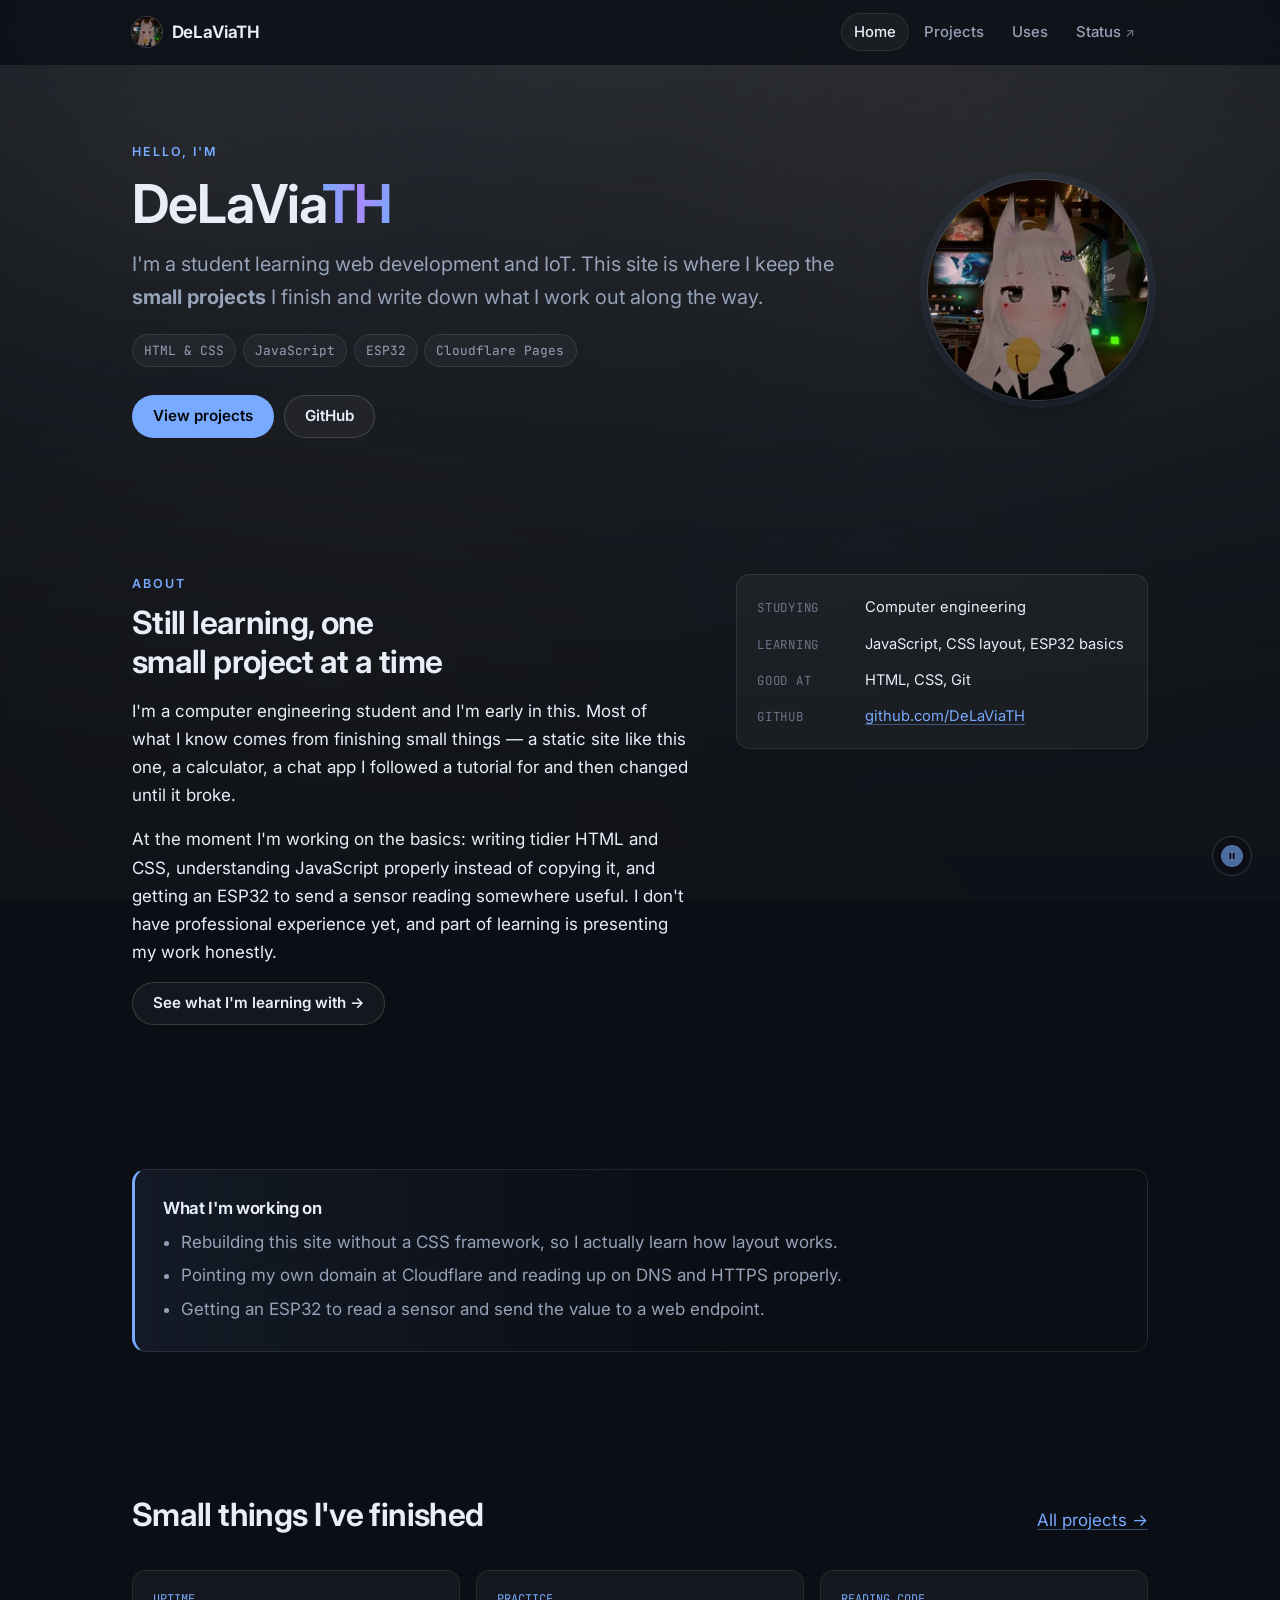
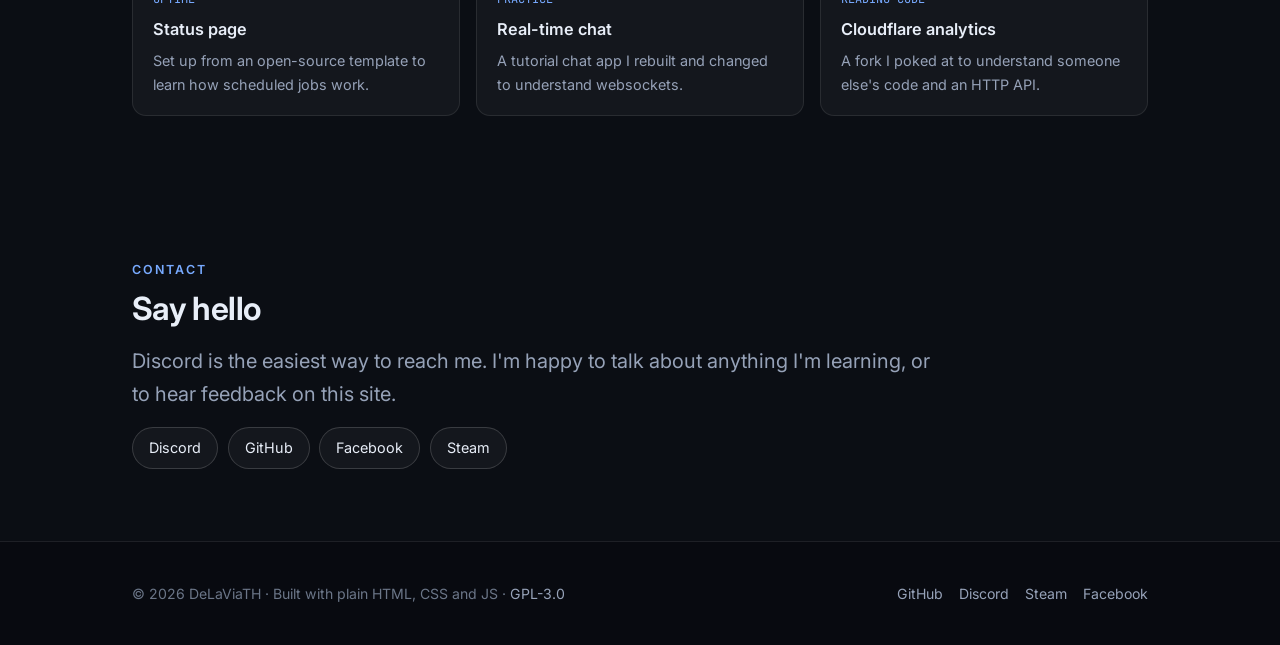
==== index.html @ 17e13d9a "Rewrite the site as a static build with a persistent video background Rebuild every page around one " ====
﻿<!DOCTYPE html>
<html lang="en">

<head>
  <meta charset="utf-8">
  <meta name="viewport" content="width=device-width, initial-scale=1">

  <title>DeLaViaTH — learning web development and IoT</title>
  <meta name="description"
    content="A student learning web development and IoT. Small finished projects, honest notes on what worked, and the things I'm still figuring out.">
  <link rel="canonical" href="https://www.delaviath.com/">

  <!-- Share cards -->
  <meta property="og:type" content="website">
  <meta property="og:site_name" content="DeLaViaTH">
  <meta property="og:title" content="DeLaViaTH — learning web development and IoT">
  <meta property="og:description"
    content="Small finished projects and honest notes from a student learning web development and IoT.">
  <meta property="og:url" content="https://www.delaviath.com/">
  <meta property="og:image" content="https://www.delaviath.com/assets/og-image.png">
  <meta property="og:image:type" content="image/png">
  <meta property="og:image:width" content="1200">
  <meta property="og:image:height" content="630">
  <meta property="og:image:alt" content="DeLaViaTH — learning web development and IoT">
  <meta name="twitter:card" content="summary_large_image">
  <meta name="twitter:title" content="DeLaViaTH — learning web development and IoT">
  <meta name="twitter:description" content="Small finished projects and honest notes from a student learning web and IoT.">
  <meta name="twitter:image" content="https://www.delaviath.com/assets/og-image.png">

  <meta name="theme-color" content="#0b0e14">
  <meta name="color-scheme" content="dark">
  <meta name="author" content="DeLaViaTH">

  <!-- Icons: self-hosted, so they cannot 404 the way the old Discord CDN link did -->
  <link rel="icon" href="/assets/favicon.ico" sizes="any">
  <link rel="icon" type="image/png" href="/assets/favicon-32.png" sizes="32x32">
  <link rel="apple-touch-icon" href="/assets/apple-touch-icon.png">

  <!-- Fonts + styles -->
  <link rel="preconnect" href="https://fonts.googleapis.com">
  <link rel="preconnect" href="https://fonts.gstatic.com" crossorigin>
  <link rel="stylesheet"
    href="https://fonts.googleapis.com/css2?family=Inter:wght@400;500;600;700&family=JetBrains+Mono:wght@400;500&display=swap">
  <link rel="stylesheet" href="/css/base.css">

  <script type="application/ld+json">
  {
    "@context": "https://schema.org",
    "@type": "Person",
    "name": "DeLaViaTH",
    "url": "https://www.delaviath.com/",
    "image": "https://www.delaviath.com/images/profile.png",
    "description": "A student learning web development and IoT. Keeps small finished projects and notes here.",
    "sameAs": [
      "https://github.com/DeLaViaTH",
      "https://www.facebook.com/DeLaViaTH"
    ],
    "knowsAbout": ["HTML", "CSS", "JavaScript", "Internet of Things", "Cloudflare Pages"]
  }
  </script>

  <script src="/js/site.js" defer></script>
  <script src="/js/router.js" defer></script>
  <script src="/js/background-video.js" defer></script>
  <script src="/js/projects-filter.js" defer></script>
</head>

<body class="home">
  <a class="skip-link" href="#main">Skip to content</a>

  <div id="background-container"></div>

  <div id="navbar-container"></div>

  <main id="main">
    <section class="hero">
      <!-- The background video is no longer here: it is a fixed, site-wide layer
           injected from _partials/background.html, so it stays visible on every
           page and at every scroll position. -->

      <div class="hero__inner">
        <div>
          <span class="eyebrow">Hello, I'm</span>
          <h1 class="hero__title">
            DeLaVia<span class="hero__title-accent">TH</span>
          </h1>
          <p class="lede">
            I'm a student learning web development and IoT. This site is where I keep the
            <strong>small projects</strong> I finish and write down what I work out along the way.
          </p>

          <ul class="hero__roles">
            <li>HTML &amp; CSS</li>
            <li>JavaScript</li>
            <li>ESP32</li>
            <li>Cloudflare Pages</li>
          </ul>

          <div class="hero__actions">
            <a class="btn btn--primary" href="/projects">View projects</a>
            <a class="btn btn--ghost" href="https://github.com/DeLaViaTH" target="_blank" rel="noopener noreferrer">
              GitHub
              <span class="visually-hidden">(opens in a new tab)</span>
            </a>
          </div>
        </div>

        <picture>
          <source type="image/webp" srcset="/images/profile-240.webp 240w, /images/profile-480.webp 480w"
            sizes="(min-width: 860px) 220px, 40vw">
          <img class="hero__avatar" src="/images/profile.png" width="480" height="480" alt="DeLaViaTH"
            fetchpriority="high" decoding="async">
        </picture>
      </div>
    </section>

    <section class="section about container" aria-labelledby="about-title">
      <div>
        <span class="eyebrow">About</span>
        <h2 id="about-title">Still learning, one small project at a time</h2>
        <p>
          I'm a computer engineering student and I'm early in this. Most of what I know comes from
          finishing small things — a static site like this one, a calculator, a chat app I followed a
          tutorial for and then changed until it broke.
        </p>
        <p>
          At the moment I'm working on the basics: writing tidier HTML and CSS, understanding JavaScript
          properly instead of copying it, and getting an ESP32 to send a sensor reading somewhere useful.
          I don't have professional experience yet, and part of learning is presenting my work honestly.
        </p>
        <a class="btn btn--ghost" href="/uses">See what I'm learning with →</a>
      </div>

      <div>
        <dl class="about__facts">
          <div>
            <dt>Studying</dt>
            <dd>Computer engineering</dd>
          </div>
          <div>
            <dt>Learning</dt>
            <dd>JavaScript, CSS layout, ESP32 basics</dd>
          </div>
          <div>
            <dt>Good at</dt>
            <dd>HTML, CSS, Git</dd>
          </div>
          <div>
            <dt>GitHub</dt>
            <dd><a href="https://github.com/DeLaViaTH" target="_blank" rel="noopener noreferrer">github.com/DeLaViaTH</a></dd>
          </div>
        </dl>
      </div>
    </section>

    <section class="section container" aria-labelledby="now-title">
      <div class="now">
        <h2 id="now-title">What I'm working on</h2>
        <ul>
          <li>Rebuilding this site without a CSS framework, so I actually learn how layout works.</li>
          <li>Pointing my own domain at Cloudflare and reading up on DNS and HTTPS properly.</li>
          <li>Getting an ESP32 to read a sensor and send the value to a web endpoint.</li>
        </ul>
      </div>
    </section>

    <section class="section container" aria-labelledby="work-title">
      <div class="section__head">
        <h2 id="work-title">Small things I've finished</h2>
        <a href="/projects">All projects →</a>
      </div>

      <div class="grid">
        <a class="mini-card" href="https://status-page.delaviath.com/">
          <span class="mini-card__label">UPTIME</span>
          <span class="mini-card__title">Status page</span>
          <p class="mini-card__desc">Set up from an open-source template to learn how scheduled jobs work.</p>
        </a>

        <a class="mini-card" href="https://github.com/DeLaViaTH/Real-Time-Chat-App-" target="_blank"
          rel="noopener noreferrer">
          <span class="mini-card__label">PRACTICE</span>
          <span class="mini-card__title">Real-time chat</span>
          <p class="mini-card__desc">A tutorial chat app I rebuilt and changed to understand websockets.</p>
        </a>

        <a class="mini-card" href="https://github.com/DeLaViaTH/analytics" target="_blank" rel="noopener noreferrer">
          <span class="mini-card__label">READING CODE</span>
          <span class="mini-card__title">Cloudflare analytics</span>
          <p class="mini-card__desc">A fork I poked at to understand someone else's code and an HTTP API.</p>
        </a>
      </div>
    </section>

    <section class="section container" aria-labelledby="contact-title">
      <span class="eyebrow">Contact</span>
      <h2 id="contact-title">Say hello</h2>
      <p class="lede">
        Discord is the easiest way to reach me. I'm happy to talk about anything I'm learning, or to hear
        feedback on this site.
      </p>

      <ul class="contact-list">
        <li><a href="https://discordapp.com/users/159195453429121024" target="_blank" rel="noopener noreferrer">Discord</a></li>
        <li><a href="https://github.com/DeLaViaTH" target="_blank" rel="noopener noreferrer">GitHub</a></li>
        <li><a href="https://www.facebook.com/DeLaViaTH" target="_blank" rel="noopener noreferrer">Facebook</a></li>
        <li><a href="https://steamcommunity.com/profiles/76561198253941172/" target="_blank" rel="noopener noreferrer">Steam</a></li>
      </ul>
    </section>
  </main>

  <div id="footer-container"></div>
</body>

</html>
---- css/base.css ----
/* ==========================================================================
   DeLaViaTH — design system
   Replaces Bootstrap. ~4 KB gzipped instead of 220 KB, no alpha-channel CDN.
   ========================================================================== */

:root {
  color-scheme: dark;

  --bg: #0b0e14;
  --bg-elevated: #121722;
  --bg-sunken: #080a10;
  --surface: rgba(255, 255, 255, 0.04);
  --surface-hover: rgba(255, 255, 255, 0.07);

  --fg: #e8eef8;
  --fg-muted: #96a2b8;
  --fg-dim: #6b7688;

  --accent: #78aaff;
  --accent-strong: #4d8bff;
  --accent-contrast: #05070c;
  --success: #4ade80;
  --warning: #fbbf24;
  --danger: #f87171;

  --border: rgba(255, 255, 255, 0.09);
  --border-strong: rgba(255, 255, 255, 0.16);

  --font-body: "Inter", system-ui, -apple-system, "Segoe UI", Roboto, sans-serif;
  --font-mono: "JetBrains Mono", ui-monospace, "Cascadia Code", Consolas, monospace;

  --radius-sm: 8px;
  --radius: 14px;
  --radius-lg: 22px;

  --shadow: 0 1px 2px rgba(0, 0, 0, 0.4), 0 12px 32px -12px rgba(0, 0, 0, 0.7);
  --shadow-accent: 0 0 0 1px rgba(120, 170, 255, 0.35), 0 18px 50px -18px rgba(120, 170, 255, 0.45);

  --container: 1080px;
  --nav-height: 64px;

  --ease: cubic-bezier(0.22, 1, 0.36, 1);
}

/* --------------------------------------------------------------- reset --- */

*,
*::before,
*::after {
  box-sizing: border-box;
}

html {
  -webkit-text-size-adjust: 100%;
  scroll-behavior: smooth;
  scroll-padding-top: calc(var(--nav-height) + 24px);
}

body {
  margin: 0;
  min-height: 100dvh;
  background: var(--bg);
  color: var(--fg);
  font-family: var(--font-body);
  font-size: clamp(1rem, 0.96rem + 0.18vw, 1.0625rem);
  line-height: 1.65;
  -webkit-font-smoothing: antialiased;
  text-rendering: optimizeLegibility;
  /* NOTE: the old site had `overflow-y: hidden` here, which silently clipped
     every page taller than the viewport (phones, 120% zoom, landscape). */
  overflow-x: hidden;
}

/* Ambient background so pages never look like a flat empty canvas. */
body::before {
  content: "";
  position: fixed;
  inset: 0;
  z-index: -2;
  background:
    radial-gradient(60rem 60rem at 12% -10%, rgba(77, 139, 255, 0.16), transparent 60%),
    radial-gradient(48rem 48rem at 105% 8%, rgba(120, 170, 255, 0.1), transparent 62%);
  pointer-events: none;
}

img,
picture,
svg,
video {
  display: block;
  max-width: 100%;
}

img {
  height: auto;
}

h1,
h2,
h3,
h4 {
  margin: 0 0 0.5em;
  line-height: 1.2;
  font-weight: 650;
  letter-spacing: -0.02em;
  text-wrap: balance;
}

h1 {
  font-size: clamp(2rem, 1.5rem + 2.6vw, 3.35rem);
}

h2 {
  font-size: clamp(1.45rem, 1.25rem + 1vw, 2rem);
}

h3 {
  font-size: clamp(1.125rem, 1.05rem + 0.4vw, 1.3rem);
}

p {
  margin: 0 0 1rem;
  text-wrap: pretty;
}

a {
  color: var(--accent);
  text-decoration-color: color-mix(in srgb, var(--accent) 40%, transparent);
  text-underline-offset: 3px;
  transition: color 0.15s var(--ease), text-decoration-color 0.15s var(--ease);
}

a:hover {
  color: var(--fg);
  text-decoration-color: currentColor;
}

:focus-visible {
  outline: 2px solid var(--accent);
  outline-offset: 3px;
  border-radius: 4px;
}

code,
kbd,
pre {
  font-family: var(--font-mono);
  font-size: 0.9em;
}

code {
  padding: 0.15em 0.4em;
  border-radius: 5px;
  background: var(--surface);
  border: 1px solid var(--border);
}

hr {
  height: 1px;
  margin: 2.5rem 0;
  border: 0;
  background: var(--border);
}

::selection {
  background: rgba(120, 170, 255, 0.3);
  color: #fff;
}

/* ----------------------------------------------------------- utilities --- */

.container {
  width: 100%;
  max-width: var(--container);
  margin-inline: auto;
  padding-inline: clamp(1.15rem, 4vw, 2rem);
}

.visually-hidden {
  position: absolute !important;
  width: 1px;
  height: 1px;
  padding: 0;
  margin: -1px;
  overflow: hidden;
  clip-path: inset(50%);
  white-space: nowrap;
  border: 0;
}

.skip-link {
  position: absolute;
  top: 0;
  left: 50%;
  translate: -50% -120%;
  z-index: 200;
  padding: 0.7rem 1.2rem;
  border-radius: 0 0 var(--radius-sm) var(--radius-sm);
  background: var(--accent);
  color: var(--accent-contrast);
  font-weight: 600;
  text-decoration: none;
  transition: translate 0.18s var(--ease);
}

.skip-link:focus-visible {
  translate: -50% 0;
  color: var(--accent-contrast);
}

.eyebrow {
  display: block;
  margin-bottom: 0.6rem;
  font-size: 0.78rem;
  font-weight: 600;
  letter-spacing: 0.16em;
  text-transform: uppercase;
  color: var(--accent);
}

.lede {
  font-size: clamp(1.05rem, 1rem + 0.35vw, 1.25rem);
  color: var(--fg-muted);
  max-width: 62ch;
}

.muted {
  color: var(--fg-muted);
}

.text-center {
  text-align: center;
}

.stack > * + * {
  margin-top: var(--stack-gap, 1rem);
}

/* ---------------------------------------------------------------- nav --- */

.site-nav {
  position: sticky;
  top: 0;
  z-index: 100;
  background: color-mix(in srgb, var(--bg) 78%, transparent);
  backdrop-filter: blur(14px) saturate(140%);
  -webkit-backdrop-filter: blur(14px) saturate(140%);
  border-bottom: 1px solid transparent;
  transition: border-color 0.2s var(--ease), background-color 0.2s var(--ease);
}

.site-nav[data-scrolled="true"] {
  border-bottom-color: var(--border);
  background: color-mix(in srgb, var(--bg) 92%, transparent);
}

.site-nav__inner {
  display: flex;
  align-items: center;
  gap: 1rem;
  min-height: var(--nav-height);
  max-width: var(--container);
  margin-inline: auto;
  padding-inline: clamp(1.15rem, 4vw, 2rem);
}

.brand {
  display: inline-flex;
  align-items: center;
  gap: 0.6rem;
  font-weight: 650;
  letter-spacing: -0.01em;
  color: var(--fg);
  text-decoration: none;
  white-space: nowrap;
}

.brand:hover {
  color: var(--fg);
}

.brand__mark {
  width: 30px;
  height: 30px;
  border-radius: 50%;
  object-fit: cover;
  box-shadow: 0 0 0 1px var(--border-strong);
}

.nav-toggle {
  display: none;
  margin-left: auto;
  width: 40px;
  height: 40px;
  padding: 0;
  border: 1px solid var(--border);
  border-radius: var(--radius-sm);
  background: var(--surface);
  color: var(--fg);
  cursor: pointer;
}

.nav-toggle:hover {
  background: var(--surface-hover);
}

.nav-toggle__bars {
  display: grid;
  gap: 4px;
  justify-items: center;
}

.nav-toggle__bars span {
  display: block;
  width: 18px;
  height: 2px;
  border-radius: 2px;
  background: currentColor;
  transition: transform 0.2s var(--ease), opacity 0.2s var(--ease);
}

.nav-toggle[aria-expanded="true"] .nav-toggle__bars span:nth-child(1) {
  transform: translateY(6px) rotate(45deg);
}

.nav-toggle[aria-expanded="true"] .nav-toggle__bars span:nth-child(2) {
  opacity: 0;
}

.nav-toggle[aria-expanded="true"] .nav-toggle__bars span:nth-child(3) {
  transform: translateY(-6px) rotate(-45deg);
}

.nav-links {
  display: flex;
  align-items: center;
  gap: 0.15rem;
  margin: 0 0 0 auto;
  padding: 0;
  list-style: none;
}

.nav-links a {
  display: block;
  padding: 0.45rem 0.8rem;
  border-radius: 999px;
  color: var(--fg-muted);
  font-size: 0.93rem;
  font-weight: 500;
  text-decoration: none;
  transition: color 0.15s var(--ease), background-color 0.15s var(--ease);
}

.nav-links a:hover {
  color: var(--fg);
  background: var(--surface);
}

.nav-links a[aria-current="page"] {
  color: var(--fg);
  background: var(--surface);
  box-shadow: inset 0 0 0 1px var(--border);
}

.nav-links .external::after {
  content: " ↗";
  font-size: 0.85em;
  color: var(--fg-dim);
}

@media (max-width: 760px) {
  .nav-toggle {
    display: grid;
    place-items: center;
  }

  .nav-links {
    position: absolute;
    inset-inline: 0;
    top: 100%;
    flex-direction: column;
    align-items: stretch;
    gap: 0.15rem;
    margin: 0;
    padding: 0.6rem clamp(1.15rem, 4vw, 2rem) 1rem;
    background: color-mix(in srgb, var(--bg) 96%, transparent);
    border-bottom: 1px solid var(--border);
    box-shadow: var(--shadow);
  }

  .nav-links[data-open="false"] {
    display: none;
  }

  .nav-links a {
    padding: 0.7rem 0.9rem;
    border-radius: var(--radius-sm);
    font-size: 1rem;
  }
}

/* -------------------------------------------------------------- hero --- */

.hero {
  position: relative;
  padding-block: clamp(2.5rem, 6vw, 5rem) clamp(2rem, 5vw, 4rem);
  overflow-x: clip;
}

/* ==========================================================================
   Site-wide background video.

   Fixed to the viewport, so it stays visible on every page and at every scroll
   position instead of scrolling away with the hero.

   Layer order, back to front:

     1  .site-bg__wash   animated golden-hour gradient, pure CSS, no payload
     2  .site-bg__video  the YouTube embed (muted, looping, autoplay)
     3  .site-bg::after  contrast veil, keeps body text readable over the video

   "Golden Hour" by BlueSkyWhaler, via youtube-nocookie.com.
   ========================================================================== */

.site-bg {
  position: fixed;
  inset: 0;
  z-index: -1;
  overflow: hidden;
  pointer-events: none;
  /* Own compositing layer: the fixed iframe never repaints while scrolling.
     layout+paint rather than `strict`, so the element still gets its size from
     the inset box instead of relying on size containment. */
  contain: layout paint;
  /* Promote once, up front, instead of letting the compositor decide. */
  transform: translateZ(0);
}

/* --- 1: animated golden-hour wash --------------------------------------- */

.site-bg__wash {
  position: absolute;
  inset: 0;
  background:
    radial-gradient(42rem 30rem at 22% 78%, rgba(255, 176, 84, 0.34), transparent 68%),
    radial-gradient(38rem 28rem at 82% 24%, rgba(255, 214, 138, 0.26), transparent 66%),
    radial-gradient(34rem 26rem at 52% 112%, rgba(255, 126, 72, 0.24), transparent 70%);
  animation: site-bg-drift 34s ease-in-out infinite alternate;
  will-change: transform;
}

/* A second, slower pass at a different angle keeps the motion from looking like
   one big sliding layer. */
.site-bg__wash::after {
  content: "";
  position: absolute;
  inset: 0;
  background:
    radial-gradient(30rem 24rem at 68% 62%, rgba(120, 170, 255, 0.16), transparent 70%),
    radial-gradient(26rem 20rem at 12% 18%, rgba(255, 196, 120, 0.18), transparent 68%);
  animation: site-bg-drift-alt 52s ease-in-out infinite alternate;
  will-change: transform;
}

@keyframes site-bg-drift {
  from {
    transform: translate3d(-2%, 1%, 0) scale(1.05);
  }

  to {
    transform: translate3d(3%, -2%, 0) scale(1.12);
  }
}

@keyframes site-bg-drift-alt {
  from {
    transform: translate3d(2%, -1%, 0) scale(1.1);
  }

  to {
    transform: translate3d(-3%, 2%, 0) scale(1.02);
  }
}

/* Once real video is on screen the gradient is almost entirely hidden behind
   it, so stop animating two full-viewport layers: it is pure GPU cost for an
   effect nobody can see. The gradient still animates while the player buffers,
   and for visitors whose embed never loads. */
.site-bg--live .site-bg__wash,
.site-bg--live .site-bg__wash::after {
  animation: none;
}

/* --- 2: the video ------------------------------------------------------- */

.site-bg__video {
  position: absolute;
  top: 50%;
  left: 50%;
  /* Exact "cover" for a 16:9 source: 100vw x 56.25vw, floored at 100vh, with
     min-width 177.78vh (= 100vh * 16/9). No overshoot: an inflating 120% box
     made the compositor rasterise ~44% more pixels every frame for nothing. */
  width: 100vw;
  height: 56.25vw;
  min-width: 177.78vh;
  min-height: 100vh;
  max-width: none;
  max-height: none;
  border: 0;
  translate: -50% -50%;
  object-fit: cover;
  /* Held at 0 until the player reports it is actually playing, so a blocked
     embed falls back to the gradient instead of a black rectangle. */
  opacity: 0;
  transition: opacity 0.9s var(--ease);
  /* No blur() here on purpose. A Gaussian blur over a full-viewport iframe is
     re-run on the GPU for every single video frame and was the main cause of
     the stutter. The burned-in captions are hidden by the veil below instead,
     which costs nothing. */
}

.site-bg--live .site-bg__video {
  /* Visible behind every section, but dim enough that body copy stays readable
     through the veil below. */
  opacity: 0.42;
}

/* --- 3: contrast veil --------------------------------------------------- */

/* Painted above the video but inside .site-bg, so it applies to every page
   without each page needing its own scrim. */
.site-bg::after {
  content: "";
  position: absolute;
  inset: 0;
  background:
    radial-gradient(115% 90% at 50% 0%, rgba(11, 14, 20, 0.52), rgba(11, 14, 20, 0.74) 55%, rgba(11, 14, 20, 0.88) 100%),
    linear-gradient(180deg, rgba(11, 14, 20, 0.34), rgba(11, 14, 20, 0.68));
}

/* --- playback toggle ---------------------------------------------------- */

/* Fixed, so it is reachable at any scroll position on any page.
   Deliberately NOT hidden under prefers-reduced-motion.

   Kept as a small circle rather than a labelled pill: it is fixed, so anything
   wide would sit on top of paragraph text at some scroll position. The label
   stays in the DOM for assistive tech, and the title attribute gives sighted
   users a hover hint. */
.site-bg__toggle {
  position: fixed;
  right: clamp(1rem, 3vw, 1.75rem);
  bottom: clamp(0.9rem, 2.5vw, 1.5rem);
  z-index: 95;
  display: grid;
  place-items: center;
  width: 40px;
  height: 40px;
  padding: 0;
  border: 1px solid rgba(255, 255, 255, 0.24);
  border-radius: 50%;
  background: rgba(11, 14, 20, 0.62);
  backdrop-filter: blur(6px);
  -webkit-backdrop-filter: blur(6px);
  color: var(--fg-muted);
  cursor: pointer;
  opacity: 0.6;
  transition: opacity 0.18s var(--ease), background-color 0.18s var(--ease), border-color 0.18s var(--ease),
    color 0.18s var(--ease), transform 0.18s var(--ease);
}

.site-bg__toggle:hover,
.site-bg__toggle:focus-visible {
  opacity: 1;
  background: rgba(11, 14, 20, 0.92);
  border-color: rgba(255, 255, 255, 0.45);
  color: var(--fg);
  transform: scale(1.06);
}

.site-bg__toggle-icon {
  display: grid;
  place-items: center;
  width: 22px;
  height: 22px;
  border-radius: 50%;
  background: var(--accent);
  color: var(--accent-contrast);
}

.site-bg__toggle-icon svg {
  width: 10px;
  height: 10px;
  fill: currentColor;
}

/* Show exactly one glyph, driven by aria-pressed:
   pressed = video playing = offer "pause". */
.site-bg__icon-play,
.site-bg__toggle[aria-pressed="false"] .site-bg__icon-pause {
  display: none;
}

.site-bg__toggle[aria-pressed="false"] .site-bg__icon-play {
  display: block;
  margin-left: 1px;
}

/* Kept for the accessible name, hidden visually. */
.site-bg__toggle-label {
  position: absolute;
  width: 1px;
  height: 1px;
  padding: 0;
  margin: -1px;
  overflow: hidden;
  clip-path: inset(50%);
  white-space: nowrap;
  border: 0;
}

/* Gradient motion stops for reduced-motion — it is purely decorative. The video
   keeps its own toggle, and the toggle stays visible. */
@media (prefers-reduced-motion: reduce) {
  .site-bg__wash,
  .site-bg__wash::after {
    animation: none;
  }
}

@media (max-width: 760px) {
  .site-bg--live .site-bg__video {
    opacity: 0.46;
  }

  .site-bg__toggle {
    width: 36px;
    height: 36px;
  }
}

.hero__inner {
  display: grid;
  gap: clamp(2rem, 5vw, 3.5rem);
  max-width: var(--container);
  margin-inline: auto;
  padding-inline: clamp(1.15rem, 4vw, 2rem);
}

.hero__avatar {
  width: clamp(150px, 22vw, 220px);
  aspect-ratio: 1;
  border-radius: 50%;
  object-fit: cover;
  box-shadow: 0 0 0 1px var(--border-strong), 0 0 0 8px rgba(120, 170, 255, 0.07), var(--shadow);
}

@media (min-width: 860px) {
  .hero__inner {
    grid-template-columns: 1fr auto;
    align-items: center;
  }

  .hero__avatar {
    order: 2;
  }
}

.hero__title {
  margin-bottom: 0.75rem;
}

.hero__title-accent {
  background: linear-gradient(100deg, var(--accent), #a78bfa 55%, var(--accent));
  -webkit-background-clip: text;
  background-clip: text;
  color: transparent;
}

.hero__roles {
  display: flex;
  flex-wrap: wrap;
  gap: 0.4rem;
  margin: 1.25rem 0 1.75rem;
  padding: 0;
  list-style: none;
}

.hero__roles li {
  padding: 0.3rem 0.7rem;
  border: 1px solid var(--border);
  border-radius: 999px;
  background: var(--surface);
  color: var(--fg-muted);
  font-family: var(--font-mono);
  font-size: 0.8rem;
}

.hero__actions {
  display: flex;
  flex-wrap: wrap;
  gap: 0.65rem;
}

/* ------------------------------------------------------------ buttons --- */

.btn {
  display: inline-flex;
  align-items: center;
  justify-content: center;
  gap: 0.5rem;
  padding: 0.65rem 1.25rem;
  border: 1px solid transparent;
  border-radius: 999px;
  font: inherit;
  font-size: 0.95rem;
  font-weight: 600;
  line-height: 1.35;
  text-decoration: none;
  cursor: pointer;
  transition: transform 0.15s var(--ease), background-color 0.15s var(--ease), border-color 0.15s var(--ease), box-shadow 0.15s var(--ease);
}

.btn:active {
  transform: translateY(1px);
}

.btn--primary {
  background: var(--accent);
  color: var(--accent-contrast);
}

.btn--primary:hover {
  background: #9dc0ff;
  color: var(--accent-contrast);
  box-shadow: var(--shadow-accent);
}

.btn--ghost {
  border-color: var(--border-strong);
  background: var(--surface);
  color: var(--fg);
}

.btn--ghost:hover {
  background: var(--surface-hover);
  color: var(--fg);
}

/* ------------------------------------------------------------- cards --- */

.card {
  padding: clamp(1.25rem, 3vw, 1.75rem);
  border: 1px solid var(--border);
  border-radius: var(--radius);
  background: linear-gradient(180deg, var(--surface), transparent);
  transition: border-color 0.2s var(--ease), transform 0.2s var(--ease), background-color 0.2s var(--ease);
}

a.card:hover {
  border-color: var(--border-strong);
  transform: translateY(-2px);
}

.card__title {
  display: flex;
  align-items: center;
  gap: 0.5rem;
  margin-bottom: 0.5rem;
  font-size: 1.08rem;
}

.card__meta {
  font-family: var(--font-mono);
  font-size: 0.78rem;
  color: var(--fg-dim);
}

.tag-list {
  display: flex;
  flex-wrap: wrap;
  gap: 0.35rem;
  margin: 0.9rem 0 0;
  padding: 0;
  list-style: none;
}

.tag {
  padding: 0.16rem 0.55rem;
  border: 1px solid var(--border);
  border-radius: 6px;
  background: var(--bg-sunken);
  color: var(--fg-muted);
  font-family: var(--font-mono);
  font-size: 0.74rem;
}

/* -------------------------------------------------------------- grid --- */

.grid {
  display: grid;
  gap: 1rem;
  grid-template-columns: repeat(auto-fit, minmax(min(100%, 270px), 1fr));
}

.section {
  padding-block: clamp(2.5rem, 6vw, 4.5rem);
}

.section__head {
  display: flex;
  flex-wrap: wrap;
  align-items: baseline;
  justify-content: space-between;
  gap: 1rem;
  margin-bottom: clamp(1.5rem, 3vw, 2.25rem);
}

.section__head h2 {
  margin-bottom: 0;
}

/* ------------------------------------------------------------- table --- */

.table-wrap {
  overflow-x: auto;
  border: 1px solid var(--border);
  border-radius: var(--radius);
}

table {
  width: 100%;
  border-collapse: collapse;
  font-size: 0.95rem;
}

th,
td {
  padding: 0.7rem 1rem;
  text-align: left;
  border-bottom: 1px solid var(--border);
}

thead th {
  background: var(--surface);
  color: var(--fg);
  font-size: 0.78rem;
  font-weight: 600;
  letter-spacing: 0.08em;
  text-transform: uppercase;
}

tbody tr:last-child td {
  border-bottom: 0;
}

tbody tr:hover {
  background: var(--surface);
}

/* ------------------------------------------------------------- forms --- */

.field {
  display: grid;
  gap: 0.35rem;
}

.field label {
  font-size: 0.9rem;
  font-weight: 600;
  color: var(--fg-muted);
}

.input {
  width: 100%;
  padding: 0.65rem 0.9rem;
  border: 1px solid var(--border-strong);
  border-radius: var(--radius-sm);
  background: var(--bg-sunken);
  color: var(--fg);
  font: inherit;
  transition: border-color 0.15s var(--ease), box-shadow 0.15s var(--ease);
}

.input::placeholder {
  color: var(--fg-dim);
}

.input:focus {
  outline: none;
  border-color: var(--accent);
  box-shadow: 0 0 0 3px rgba(120, 170, 255, 0.18);
}

.input:invalid:not(:placeholder-shown) {
  border-color: var(--danger);
}

.field__hint {
  font-size: 0.82rem;
  color: var(--fg-dim);
}

/* ------------------------------------------------------------ alerts --- */

.alert {
  padding: 0.85rem 1.1rem;
  border: 1px solid var(--border);
  border-radius: var(--radius-sm);
  background: var(--surface);
  font-size: 0.93rem;
}

.alert--success {
  border-color: color-mix(in srgb, var(--success) 45%, transparent);
  background: color-mix(in srgb, var(--success) 10%, transparent);
  color: #b9f6cd;
}

.alert--warning {
  border-color: color-mix(in srgb, var(--warning) 45%, transparent);
  background: color-mix(in srgb, var(--warning) 10%, transparent);
  color: #fde8ad;
}

.alert--danger {
  border-color: color-mix(in srgb, var(--danger) 45%, transparent);
  background: color-mix(in srgb, var(--danger) 10%, transparent);
  color: #fecaca;
}

/* ------------------------------------------------------------ footer --- */

.site-footer {
  margin-top: auto;
  padding-block: 2.5rem;
  border-top: 1px solid var(--border);
  background: var(--bg-sunken);
}

.site-footer__inner {
  display: flex;
  flex-wrap: wrap;
  align-items: center;
  justify-content: space-between;
  gap: 1rem;
  max-width: var(--container);
  margin-inline: auto;
  padding-inline: clamp(1.15rem, 4vw, 2rem);
  color: var(--fg-dim);
  font-size: 0.88rem;
}

.site-footer nav {
  display: flex;
  flex-wrap: wrap;
  gap: 0.25rem 1rem;
}

.site-footer a {
  color: var(--fg-muted);
  text-decoration: none;
}

.site-footer a:hover {
  color: var(--fg);
  text-decoration: underline;
}

/* ---------------------------------------------------------- motion --- */

@media (prefers-reduced-motion: reduce) {
  html {
    scroll-behavior: auto;
  }

  *,
  *::before,
  *::after {
    animation-duration: 0.01ms !important;
    animation-iteration-count: 1 !important;
    transition-duration: 0.01ms !important;
  }
}

/* ---------------------------------------------------------- printing --- */

@media print {
  body::before,
  .site-nav,
  .site-footer,
  .site-bg,
  .site-bg__toggle,
  .hero__actions {
    display: none !important;
  }

  body {
    background: #fff;
    color: #000;
  }

  a {
    color: #000;
    text-decoration: underline;
  }
}

/* ==========================================================================
   Page sections.

   Everything below used to live in home.css and pages.css, which were linked
   only from the pages that needed them. With client-side navigation that broke:
   a page reached through the router never loaded its own stylesheet, because the
   document is not reloaded. One file for every page is both simpler and immune
   to that class of bug. Rules here are page-scoped by class name, so loading
   them everywhere costs nothing.
   ========================================================================== */

/* ------------------------------------------------------------- home --- */
.home {
  display: flex;
  flex-direction: column;
  min-height: 100dvh;
}

/* Short bio block under the hero. */
.about {
  display: grid;
  gap: clamp(1.5rem, 4vw, 3rem);
}

@media (min-width: 820px) {
  .about {
    grid-template-columns: minmax(0, 1.35fr) minmax(0, 1fr);
    align-items: start;
  }
}

.about__facts {
  display: grid;
  gap: 0.75rem;
  margin: 0;
  padding: 1.25rem;
  border: 1px solid var(--border);
  border-radius: var(--radius);
  background: var(--surface);
}

.about__facts div {
  display: grid;
  /* Wide enough for "Good at" / "Learning" without wrapping mid-label. */
  grid-template-columns: 6rem 1fr;
  gap: 0.75rem;
  font-size: 0.92rem;
  align-items: baseline;
}

.about__facts dt {
  color: var(--fg-dim);
  font-family: var(--font-mono);
  font-size: 0.78rem;
  text-transform: uppercase;
  letter-spacing: 0.06em;
  padding-top: 0.15rem;
}

.about__facts dd {
  margin: 0;
  color: var(--fg);
}

/* "Now" strip — what is being worked on. */
.now {
  padding: clamp(1.25rem, 3vw, 1.75rem);
  border: 1px solid var(--border);
  border-left: 3px solid var(--accent);
  border-radius: var(--radius);
  background: linear-gradient(90deg, rgba(120, 170, 255, 0.08), transparent 60%);
}

.now h2 {
  font-size: 1.05rem;
  margin-bottom: 0.6rem;
}

.now ul {
  margin: 0;
  padding-left: 1.1rem;
  color: var(--fg-muted);
}

.now li + li {
  margin-top: 0.35rem;
}

/* Project highlight cards on the home page. */
.mini-card {
  display: flex;
  flex-direction: column;
  gap: 0.4rem;
  padding: 1.15rem 1.25rem;
  border: 1px solid var(--border);
  border-radius: var(--radius);
  background: var(--surface);
  color: inherit;
  text-decoration: none;
  transition: border-color 0.18s var(--ease), background-color 0.18s var(--ease), transform 0.18s var(--ease);
}

.mini-card:hover {
  border-color: var(--border-strong);
  background: var(--surface-hover);
  color: inherit;
  transform: translateY(-2px);
}

.mini-card__label {
  font-family: var(--font-mono);
  font-size: 0.75rem;
  color: var(--accent);
}

.mini-card__title {
  font-size: 1.02rem;
  font-weight: 600;
}

.mini-card__desc {
  margin: 0;
  font-size: 0.9rem;
  color: var(--fg-muted);
}

/* Contact row. */
.contact-list {
  display: flex;
  flex-wrap: wrap;
  gap: 0.6rem;
  margin: 0;
  padding: 0;
  list-style: none;
}

.contact-list a {
  display: inline-flex;
  align-items: center;
  gap: 0.45rem;
  padding: 0.5rem 1rem;
  border: 1px solid var(--border-strong);
  border-radius: 999px;
  background: var(--surface);
  color: var(--fg);
  font-size: 0.9rem;
  text-decoration: none;
  transition: border-color 0.15s var(--ease), background-color 0.15s var(--ease);
}

.contact-list a:hover {
  border-color: var(--accent);
  background: rgba(120, 170, 255, 0.1);
}


/* --------------------------------------------------- projects / uses --- */
.page-head {
  padding-block: clamp(2rem, 5vw, 3.5rem) clamp(1rem, 3vw, 1.5rem);
}

.page-head h1 {
  margin-bottom: 0.75rem;
}

.filter-bar {
  display: flex;
  flex-wrap: wrap;
  gap: 0.4rem;
  margin: 1.75rem 0 0;
  padding: 0;
  list-style: none;
}

.filter-bar button {
  padding: 0.35rem 0.85rem;
  border: 1px solid var(--border);
  border-radius: 999px;
  background: transparent;
  color: var(--fg-muted);
  font: inherit;
  font-size: 0.85rem;
  cursor: pointer;
  transition: color 0.15s var(--ease), background-color 0.15s var(--ease), border-color 0.15s var(--ease);
}

.filter-bar button:hover {
  color: var(--fg);
  background: var(--surface);
}

.filter-bar button[aria-pressed="true"] {
  border-color: var(--accent);
  background: rgba(120, 170, 255, 0.14);
  color: var(--fg);
}

/* Project cards */
.project {
  display: flex;
  flex-direction: column;
  gap: 0.6rem;
  height: 100%;
  padding: clamp(1.15rem, 2.5vw, 1.5rem);
  border: 1px solid var(--border);
  border-radius: var(--radius);
  background: linear-gradient(180deg, var(--surface), transparent);
  transition: border-color 0.18s var(--ease), transform 0.18s var(--ease);
}

.project:hover {
  border-color: var(--border-strong);
  transform: translateY(-2px);
}

.project[hidden] {
  display: none;
}

.project__top {
  display: flex;
  align-items: flex-start;
  justify-content: space-between;
  gap: 0.75rem;
}

.project__name {
  margin: 0;
  font-size: 1.06rem;
  font-weight: 600;
  letter-spacing: -0.01em;
}

.project__name a {
  color: var(--fg);
  text-decoration: none;
}

.project__name a:hover {
  color: var(--accent);
  text-decoration: underline;
}

.project__desc {
  flex: 1;
  margin: 0;
  font-size: 0.92rem;
  color: var(--fg-muted);
}

.project__footer {
  display: flex;
  align-items: center;
  justify-content: space-between;
  gap: 0.75rem;
  margin-top: 0.25rem;
}

.badge {
  flex-shrink: 0;
  padding: 0.12rem 0.5rem;
  border-radius: 5px;
  border: 1px solid var(--border);
  background: var(--bg-sunken);
  color: var(--fg-dim);
  font-family: var(--font-mono);
  font-size: 0.7rem;
  white-space: nowrap;
}

.badge--live {
  border-color: rgba(74, 222, 128, 0.4);
  color: #9df0b8;
}

.badge--fork {
  border-color: rgba(251, 191, 36, 0.35);
  color: #fbd97a;
}

/* Uses page */
/* Groups carry their own rhythm, so drop the generic .section padding that
   would otherwise stack with the margin between groups. */
.uses-group.section {
  padding-block: 0;
}

.uses-group + .uses-group {
  margin-top: clamp(2rem, 4vw, 3rem);
}

.uses-group__title {
  display: flex;
  align-items: center;
  gap: 0.75rem;
  margin-bottom: 1.15rem;
  font-size: 1.15rem;
}

.uses-group__title::after {
  content: "";
  flex: 1;
  height: 1px;
  background: var(--border);
}

.uses-list {
  display: grid;
  gap: 0.85rem;
  margin: 0;
}

.uses-list div {
  display: grid;
  gap: 0.15rem 1.25rem;
  padding-bottom: 0.85rem;
  border-bottom: 1px solid var(--border);
}

.uses-list div:last-child {
  padding-bottom: 0;
  border-bottom: 0;
}

@media (min-width: 640px) {
  .uses-list div {
    grid-template-columns: 11rem 1fr;
    align-items: baseline;
  }
}

.uses-list dt {
  color: var(--fg);
  font-weight: 600;
  font-size: 0.95rem;
}

.uses-list dd {
  margin: 0;
  color: var(--fg-muted);
  font-size: 0.93rem;
}

/* 404 page */
.error-page {
  display: grid;
  place-items: center;
  min-height: 62vh;
  padding-block: clamp(2rem, 6vw, 4rem);
  text-align: center;
}

.error-page__code {
  display: block;
  margin-bottom: 0.5rem;
  font-family: var(--font-mono);
  font-size: clamp(4rem, 3rem + 8vw, 8rem);
  font-weight: 700;
  line-height: 1;
  letter-spacing: -0.05em;
  background: linear-gradient(180deg, var(--fg) 20%, rgba(232, 238, 248, 0.2));
  -webkit-background-clip: text;
  background-clip: text;
  color: transparent;
}

.error-page p {
  max-width: 46ch;
  margin-inline: auto;
  color: var(--fg-muted);
}

.error-page__actions {
  display: flex;
  flex-wrap: wrap;
  gap: 0.65rem;
  justify-content: center;
  margin-top: 1.5rem;
}
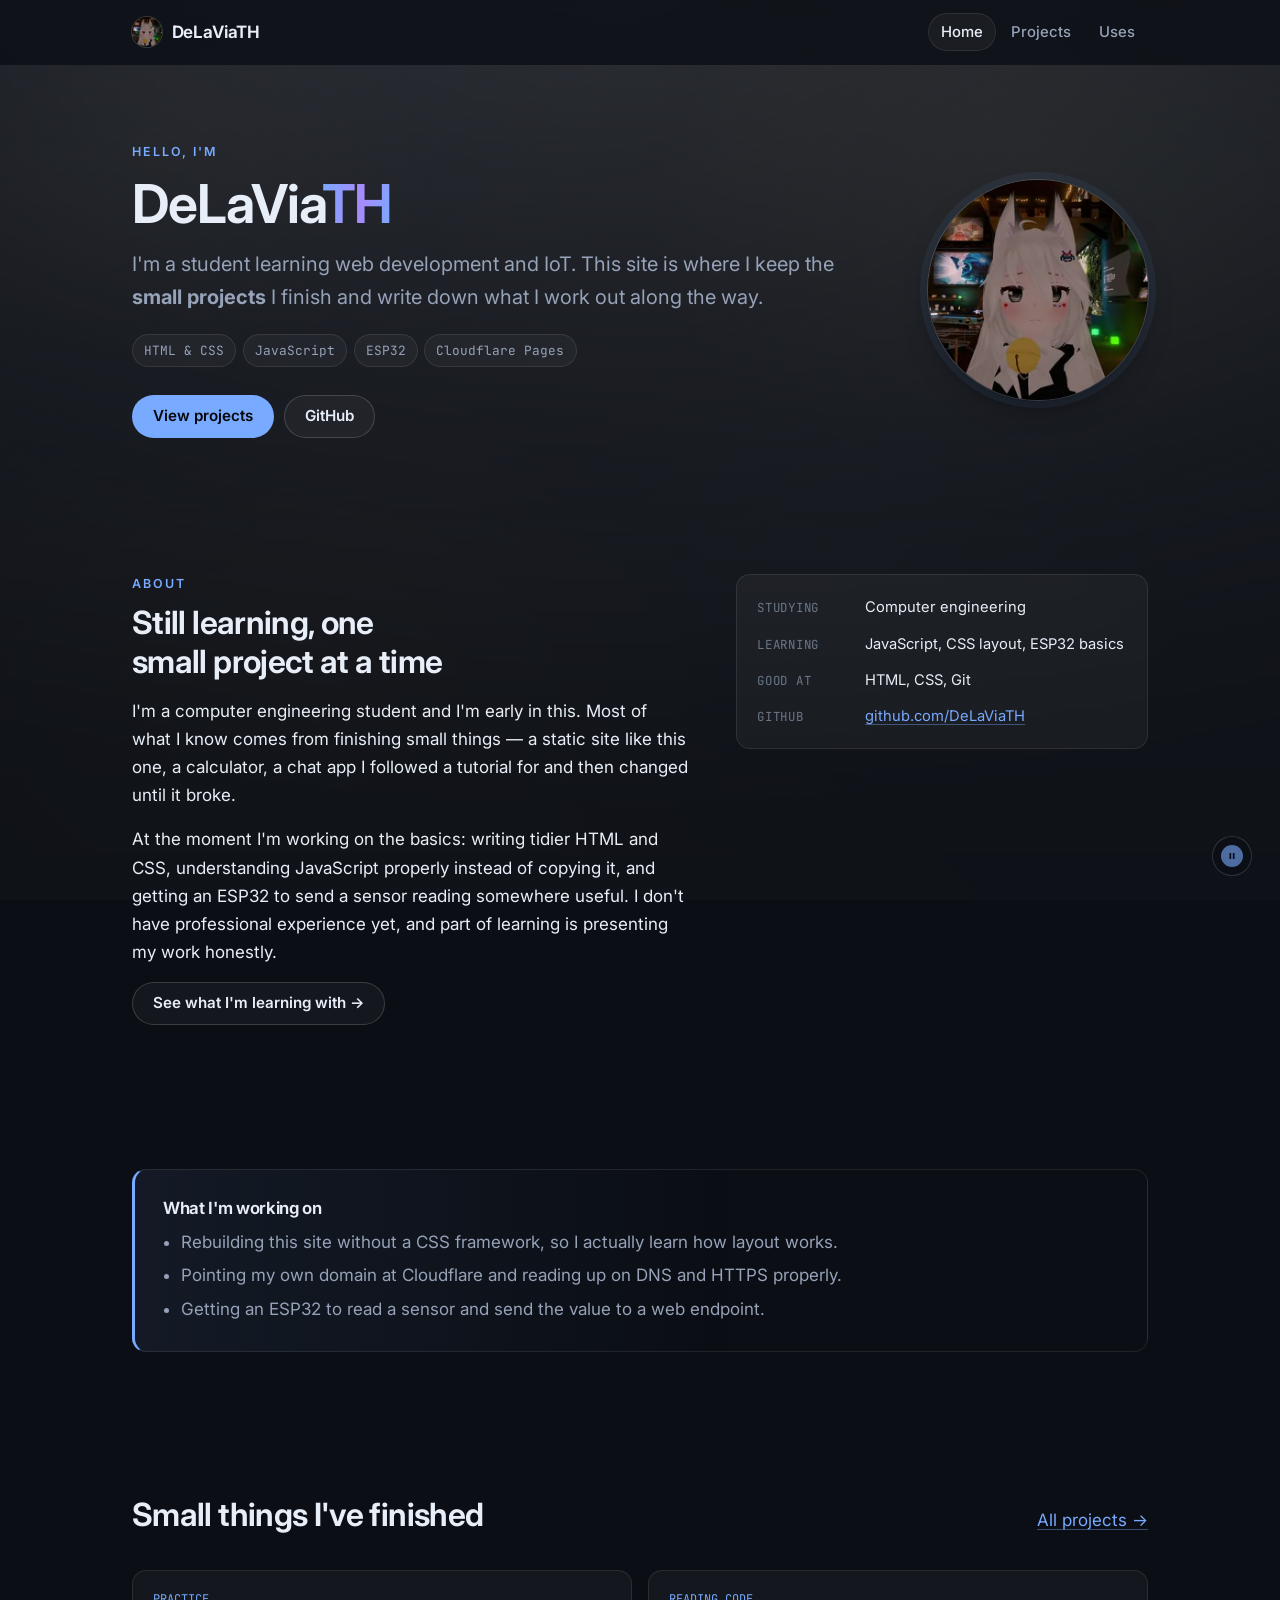
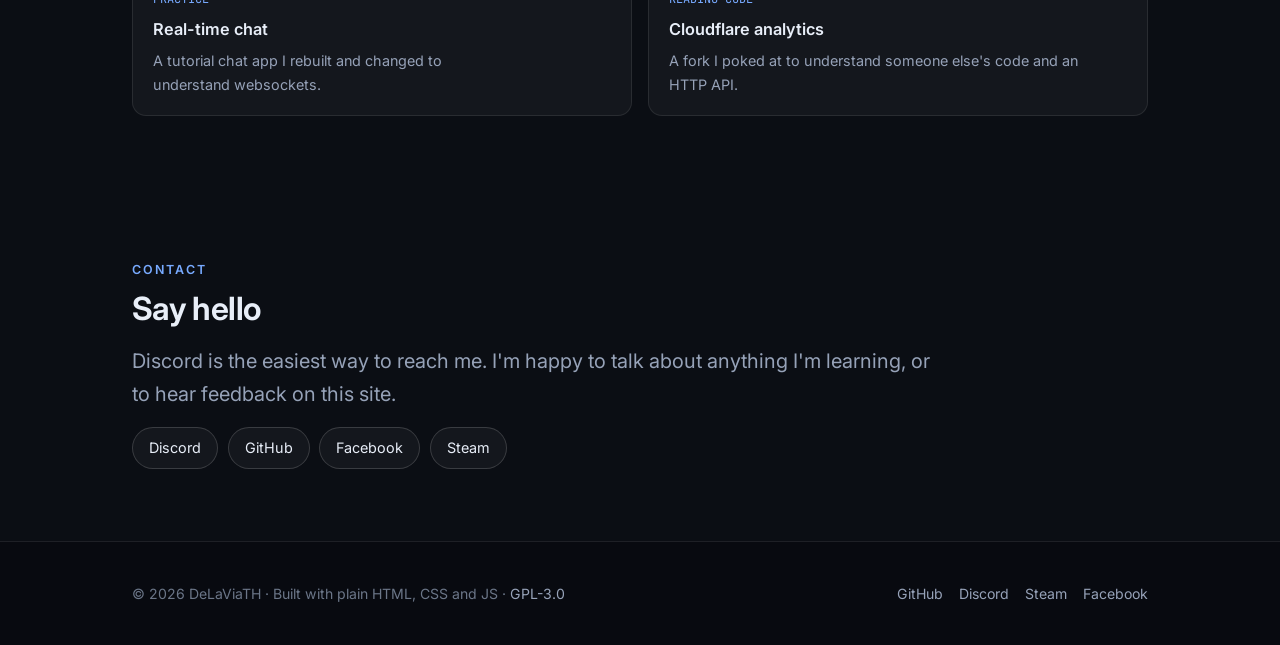
==== commit 5133081b: "Remove the status page links; that subdomain is gone status-page.delaviath.com was a cf-workers-stat" ====
--- a/index.html
+++ b/index.html
@@ -1,4 +1,4 @@
-﻿<!DOCTYPE html>
+<!DOCTYPE html>
 <html lang="en">
 
 <head>
@@ -171,12 +171,6 @@
       </div>
 
       <div class="grid">
-        <a class="mini-card" href="https://status-page.delaviath.com/">
-          <span class="mini-card__label">UPTIME</span>
-          <span class="mini-card__title">Status page</span>
-          <p class="mini-card__desc">Set up from an open-source template to learn how scheduled jobs work.</p>
-        </a>
-
         <a class="mini-card" href="https://github.com/DeLaViaTH/Real-Time-Chat-App-" target="_blank"
           rel="noopener noreferrer">
           <span class="mini-card__label">PRACTICE</span>
